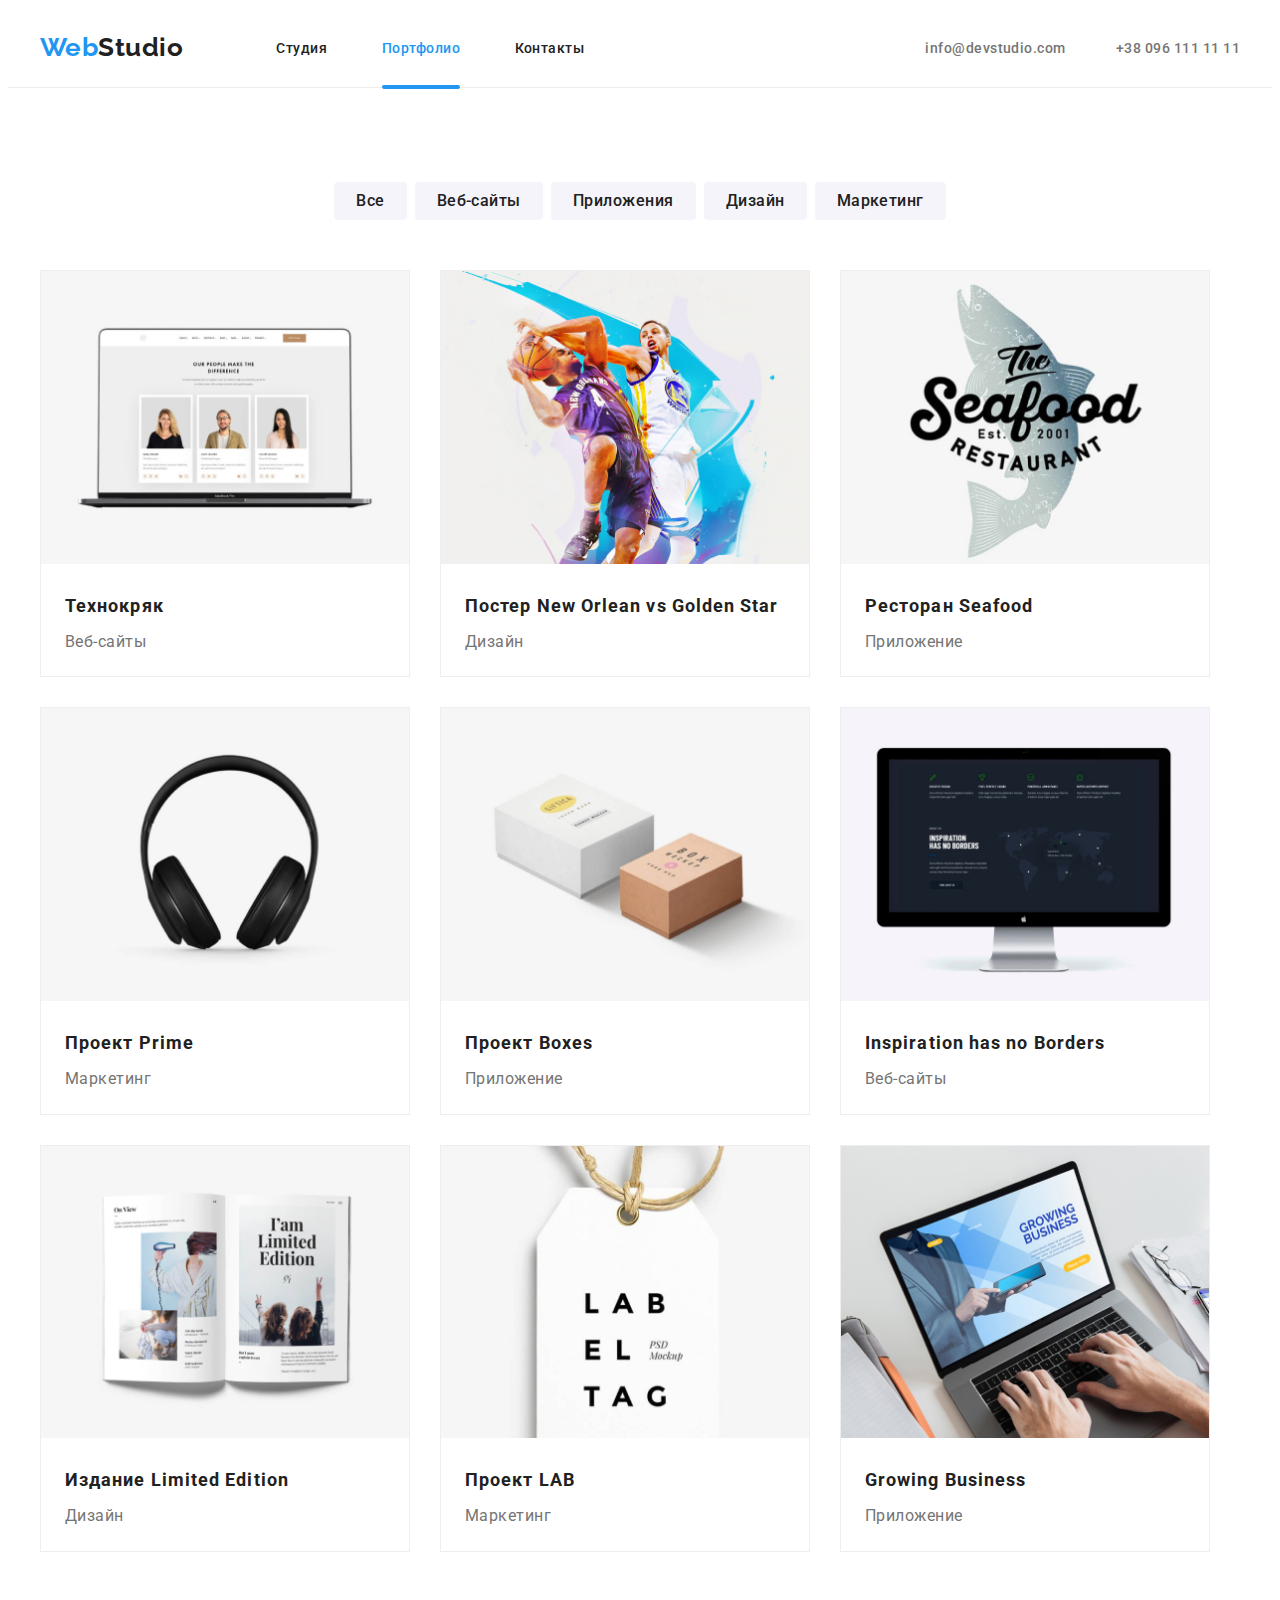
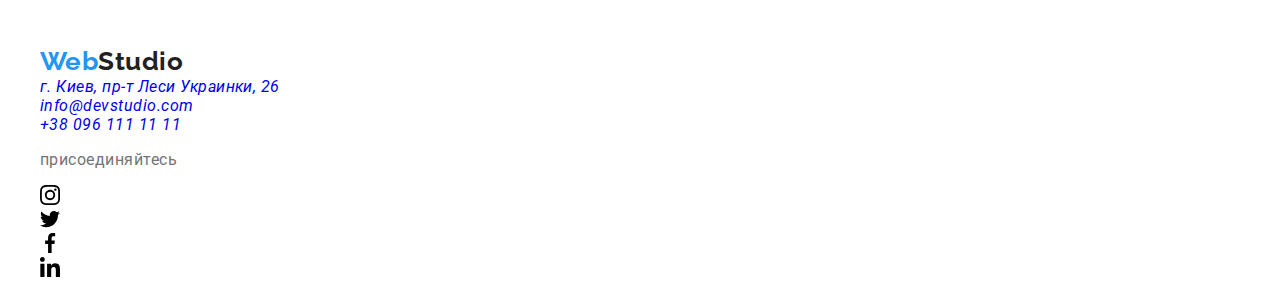
==== portfolio.html @ 6ec65232 "homework1" ====
<!DOCTYPE html>
<html lang="ru">
<head>
    <meta charset="UTF-8">
    <meta http-equiv="X-UA-Compatible" content="IE=edge">
    <meta name="viewport" content="width=device-width, initial-scale=1.0">
    <title>Document</title>
    <link 
    href="https://fonts.googleapis.com/css2?family=Raleway:wght@700&family=Roboto:wght@400;500;700;900&display=swap" rel="stylesheet"
    />
    <link rel="stylesheet" 
    href="https://cdnjs.cloudflare.com/ajax/libs/modern-normalize/1.1.0/modern-normalize.min.css" integrity="sha512-wpPYUAdjBVSE4KJnH1VR1HeZfpl1ub8YT/NKx4PuQ5NmX2tKuGu6U/JRp5y+Y8XG2tV+wKQpNHVUX03MfMFn9Q==" crossorigin="anonymous" referrerpolicy="no-referrer" 
    />
    <link rel="stylesheet" href="./css/styles.css">
</head>
<body>
<!-- Шапка сайта --> 
<header class="header-style ">
    <nav class="nav-style conteiner">
            <a href="./index.html" class="logo"><span class="logo-color">Web</span>Studio</a>
        
            <ul class="site-nav list">
            <li class="item">
                <a href="./index.html" class="nav-link">Студия</a> 
            </li>
            <li class="item">
                <a href="./portfolio.html" class="primery-nav-link" >Портфолио</a>
                <div class="element-portfolio"></div>
            </li>
            <li class="item">
                <a href="" class="nav-link">Контакты</a>
            </li>
            </ul>
            <ul class="auth-nav list">
            <li class="item">
             <a href="mailto:info@devstudio.com" class="contact-link">info@devstudio.com</a>
            </li>
            <li class="item">
             <a href="tel:+380991956428" class="contact-link">+38 096 111 11 11</a>
             </li>
        </ul>
    </nav>
 </header>

 <main>
    <section class="main-project">
    <div class="project-content conteiner">
     <h1>Портфолио</h1>
     <ul class="button-nav list">
         <li class="item"> <button type="button" class="project-button">Все</button></li>
         <li class="item"> <button type="button" class="project-button">Веб-сайты</button></li>
         <li class="item"> <button type="button" class="project-button">Приложения</button></li>
         <li class="item"> <button type="button" class="project-button">Дизайн</button></li>
         <li class="item"> <button type="button" class="project-button">Маркетинг</button></li>
     </ul>
     <div class="project-list">
        <ul class="project list">
         <li class="project-box item"> 
            <a href="">
            <div class="project-cart">
            <img src="./img/project1.jpeg" alt="">
            <p class="project-p">
            Ресурс предлагает комплексные предложения с разным уровнем функционала и сервисов. Все это позволит посетителю получить исчерпывающие сведения о компании или частном лице.
            </p>
            </div>
            <div class="project-box">
            <h3 class="project-text-primery">Технокряк</h3>
            <p class="project-text-assent">Веб-сайты</p></a>
            </div>
         </li>
         <li class="project-box item"> 
            <a href="">
                <div class="project-cart">
                    <img src="./img/project2.jpeg" alt="">
                    <p class="project-p">
                    Ресурс предлагает комплексные предложения с разным уровнем функционала и сервисов. Все это позволит посетителю получить исчерпывающие сведения о компании или частном лице.
                    </p>
                    </div>
            <div class="project-box">
            <h3 class="project-text-primery">Постер New Orlean vs Golden Star</h3>
            <p class="project-text-assent">Дизайн</p></a>
            </div>
        </li>
        <li class="project-box item"> 
            <a href="">
                <div class="project-cart">
                    <img src="./img/project3.jpeg" alt="">
                    <p class="project-p">
                    Ресурс предлагает комплексные предложения с разным уровнем функционала и сервисов. Все это позволит посетителю получить исчерпывающие сведения о компании или частном лице.
                    </p>
                    </div>
            <div class="project-box">
            <h3 class="project-text-primery">Ресторан Seafood</h3>
            <p class="project-text-assent">Приложение</p></a>
            </div>
        </li>
        <li class="project-box item"> 
            <a href="">
                <div class="project-cart">
                    <img src="./img/project4.jpeg" alt="">
                    <p class="project-p">
                    Ресурс предлагает комплексные предложения с разным уровнем функционала и сервисов. Все это позволит посетителю получить исчерпывающие сведения о компании или частном лице.
                    </p>
                    </div>
            <div class="project-box">
             <h3 class="project-text-primery">Проект Prime</h3>
             <p class="project-text-assent"> Маркетинг</p></a>
            </div>
        </li>
        <li class="project-box item"> 
            <a href="">
                <div class="project-cart">
                    <img src="./img/project5.jpeg" alt="">
                    <p class="project-p">
                    Ресурс предлагает комплексные предложения с разным уровнем функционала и сервисов. Все это позволит посетителю получить исчерпывающие сведения о компании или частном лице.
                    </p>
                    </div>
            <div class="project-box">
            <h3 class="project-text-primery">Проект Boxes</h3>
            <p class="project-text-assent">Приложение</p></a>
            </div>
        </li>
        <li class="project-box item"> 
            <a href="">
                <div class="project-cart">
                    <img src="./img/project6.jpeg" alt="">
                    <p class="project-p">
                    Ресурс предлагает комплексные предложения с разным уровнем функционала и сервисов. Все это позволит посетителю получить исчерпывающие сведения о компании или частном лице.
                    </p>
                    </div>
            <div class="project-box">
            <h3 class="project-text-primery">Inspiration has no Borders</h3>
            <p class="project-text-assent">Веб-сайты</p></a>
            </div>
        </li>
        <li class="project-box item"> 
            <a href="">
                <div class="project-cart">
                    <img src="./img/project7.jpeg" alt="">
                    <p class="project-p">
                    Ресурс предлагает комплексные предложения с разным уровнем функционала и сервисов. Все это позволит посетителю получить исчерпывающие сведения о компании или частном лице.
                    </p>
                    </div>
            <div class="project-box">
             <h3 class="project-text-primery">Издание Limited Edition</h3>
             <p class="project-text-assent">Дизайн</p></a>
            </div>
        </li>
        <li class="project-box item"> 
            <a href="">
                <div class="project-cart">
                    <img src="./img/project8.jpeg" alt="">
                    <p class="project-p">
                    Ресурс предлагает комплексные предложения с разным уровнем функционала и сервисов. Все это позволит посетителю получить исчерпывающие сведения о компании или частном лице.
                    </p>
                    </div>
            <div class="project-box"><h3 class="project-text-primery">Проект LAB</h3>
             <p class="project-text-assent">Маркетинг</p></a>
         </div> 
        </li>
        <li class="project-box item"> 
            <a href="">
                <div class="project-cart">
                    <img src="./img/project9.jpeg" alt="">
                    <p class="project-p">
                    Ресурс предлагает комплексные предложения с разным уровнем функционала и сервисов. Все это позволит посетителю получить исчерпывающие сведения о компании или частном лице.
                    </p>
                    </div>
            <div class="project-box">
            <h3 class="project-text-primery">Growing Business</h3>
             <p class="project-text-assent">Приложение</p></a>
            </div>
        </li>
       </ul>
      </div>
    </div>
   </section>
 </main>

<!-- Подвал -->
<footer class="footer-main">
    <div class="footer-style conteiner">
     <div class="footer-gep">
         <a href="./index.html" class="logo"><span class="logo-color">Web</span>Studio</a>
       <address class="address-style">
        <ul class="address-list list">
            <li class="item">
            <a href="https://www.google.com/maps/place/%D0%B1%D1%83%D0%BB.+%D0%9B%D0%B5%D1%81%D0%B8+%D0%A3%D0%BA%D1%80%D0%B0%D0%B8%D0%BD%D0%BA%D0%B8,+26,+%D0%9A%D0%B8%D0%B5%D0%B2,+02000/data=!4m2!3m1!1s0x40d4cf0e033ecbe9:0x57a4dffefec77da0?sa=X&ved=2ahUKEwik_cm1_Jr4AhUux4sKHWJNCagQ8gF6BAgCEAE" class="footer-contact-address">г. Киев, пр-т Леси Украинки, 26</a>
            </li>
            <li class="item">
            <a href="mailto:info@devstudio.com" class="footer-contact">info@devstudio.com</a>
            </li>
            <li class="item">
            <a class="footer-contact" href="tel:+380991956428">+38 096 111 11 11</a>
            </li>
        </ul>
       </address>
     </div>
       <div class="footer-block">
        <p>присоединяйтесь</p>
         <ul class="footer-social list">
         <li>   
           <a class="footer-link" href="">
               <svg class="footer-icon" height="20" width="20">
               <use href="./img/icons.svg#icon-instagram"></use>
               </svg>
           </a>
         </li>
         <li>
             <a class="footer-link" href="">
                 <svg class="footer-icon" height="20" width="20">
                 <use href="./img/icons.svg#icon-twitter"></use>
                 </svg>
             </a>
         </li>
         <li>
             <a class="footer-link" href="">
                 <svg class="footer-icon" height="20" width="20">
                 <use href="./img/icons.svg#icon-facebook"></use>
                 </svg>
             </a>
         </li>
         <li>
             <a class="footer-link" href="">
                 <svg class="footer-icon" height="20" width="20">
                 <use href="./img/icons.svg#icon-linkedin"></use>
                 </svg>
             </a>
         </li>
         </ul>
       </div>
    </div>
  </footer>
</body>
</html>
---- css/styles.css ----
body {
    font-family: Roboto, sans-serif; 
    text-decoration: none;
    color: var(--primery-text-color);
    letter-spacing: 0.03em;
}
:root {
    --primery-text-color:#757575;
    --accent-text-color: #2196F3;
    --title-text-color: #212121;
    --fast-time-animation: 1000ms, ;
}

h2 {
    font-weight: 700;
    font-size: 36px;
    line-height: 1.16;
    text-align: center;
    color: var(--title-text-color);
}
main {
    width: 1600px;
    display: inline;
}


ul {
    list-style: none;
}
a {
    text-decoration: none;
}

.conteiner {
    width: 1200px;
    padding-left: 15px;
    padding-right: 15px;
    margin-left: auto;
    margin-right: auto;
    margin-top: 0;
    padding-top: 0;
    


}
/* header */

.header-style {
    border-bottom: 1px solid #ECECEC;
    padding-top: 24px;
    padding-bottom: 24px;

}
.nav-style {
    display: flex;
    align-items: center;
   
}

.header-style a {
    
    text-decoration: none;
    display: inline-flex;
    align-items: center;
}

/* logo */
.logo {
    font-family: 'Raleway';
    font-weight: 700;
    font-size: 26px;
    line-height: 1.2;
    text-decoration: none;
    color: var(--title-text-color);
    margin-right: 93px;
}
.logo-color {
    color:var(--accent-text-color);
}
.list {
    list-style: none;
    padding: 0%;
    margin: 0;
}
/* site nav */
.site-nav {
    display: block;
    
}
.site-nav .item {
    display: inline-block;

}


.site-nav .item:not(:last-child) {
    margin-right: 50px;
}
.primery-nav-link {
    position: relative;
    font-weight: 500;
    font-size: 14px;
    line-height: 1.14;
    color: var(--accent-text-color);
}

.primery-nav-link::before {
    left: 0;
    right: 0;
    bottom: -32px;
    position: absolute;
    content: '';
    display: block;
    height: 4px;
    width: 100%;
    background-color: var(--accent-text-color);
    border-radius: 2px;
}

.nav-link {
    
    font-weight: 500;
    font-size: 14px;
    line-height: 1.14;
    color: var(--title-text-color);
    transition: color 250ms;
    transition-timing-function: cubic-bezier(0.4, 0, 0.2, 1)
    
}
.nav-link:hover,
.nav-link:focus {
    color: var(--accent-text-color);
}




/* auts nav */
.auth-nav {
    display: inline-flex;
    margin-left: auto;

}

.auth-nav .item + .item {
    margin-left: 50px;
}

.contact-link {
    font-family: 'Roboto';
    font-weight: 500;
    font-size: 14px;
    line-height: 1.14;
    color: var(--primery-text-color);
    transition: color 250ms ;
    transition-timing-function: cubic-bezier(0.4, 0, 0.2, 1)
}
.header-icon {
    margin-right: 10px;
    fill: #757575;
    transition: fill 250ms;
    transition-timing-function: cubic-bezier(0.4, 0, 0.2, 1)
    
    
}

.contact-link:focus,
.contact-link:hover {
    color: var(--accent-text-color);
}
.contact-link:focus .header-icon,
.contact-link:hover .header-icon {
    fill: var(--accent-text-color);
}


/* hero */
.hero-style {
    background: linear-gradient(rgba(47, 48, 58, 0.4), rgba(47, 48, 58, 0.4)), url(../img/hero.jpeg);
    background-color: #2F303A;
    background-repeat: no-repeat;
    background-position: center;
    padding-top: 200px;
    padding-bottom: 200px;

    
} 
.hero-content {
}

.hero-style .button {

    font-family:inherit;
    font-style: normal;
    font-weight: 700;   
    font-size: 16px;
    line-height: 1.8;
    
    display: flex;
    align-items: center;
    text-align: center;
    letter-spacing: 0.06em;
    color: #FFFFFF;
    background-color: var(--accent-text-color);
    box-shadow: 0px 4px 4px rgba(0, 0, 0, 0.15);
    border-radius: 4px;
    border: 0px;
    margin: auto;
    margin-top: 30px;
    
    padding: 10px 32px;

    cursor: pointer;
}

/* Modal */
.is-hidden {
    visibility: hidden;
    opacity: 0;
    
}
.backdrope {
    background-color: rgba(0, 0, 0, 0.2);
    height: 100vh;
    width: 100vw;
    position: fixed;
    top: 0;
    left: 0;
    transition-timing-function: cubic-bezier(0.4, 0, 0.2, 1);
    transition-duration:250ms 
}
.modal {
    
    position: relative;

    top: 50%;
    left: 50%;
    width: 528px;
    height: 581px;
    padding: 40px;
    transform: translate(-50%,-50%);
    background-color: #FFFFFF;
    box-shadow: 0px 1px 3px rgba(0, 0, 0, 0.12), 0px 1px 1px rgba(0, 0, 0, 0.14), 0px 2px 1px rgba(0, 0, 0, 0.2);
    border-radius: 4px;
}

/* modal forma */
.form-style h2 {
    width: 100%;
    text-align: center;
    font-weight: 700;
    font-size: 20px;
    line-height: calc(23/20);
    text-align: center;
    letter-spacing: 0.03em;

    color: #212121;
    margin: 0;
    margin-bottom: 12px;
}

.form-style {

}

.modal-form {
    

}

.form-title {

    font-weight: 400;
    font-size: 12px;
    line-height: calc(14/12);
    letter-spacing: 0.01em;
    color: #757575;
}

.form-input {
    padding-left: 42px;
    margin-top: 4px;
    height: 40px;
    width: 100%;
    border: 1px solid rgba(33, 33, 33, 0.2);
    border-radius: 4px;
    transition: border 250ms;
    transition-timing-function: cubic-bezier(0.4, 0, 0.2, 1);
    outline: transparent;
    
}

.modal-icon {
    /* height: 18px;
    width: 18px; */
    position: absolute;
    fill: #212121;
    position: relative;
    display: flex;
    justify-content: center;
    align-self: center;

    top: -25px;
    left: 15px;

    transition: fill 250ms;
    transition-timing-function: cubic-bezier(0.4, 0, 0.2, 1)
}
.modal-form:hover .form-input,
.modal-form:focus .form-input {
    border: 1px solid var(--accent-text-color);
}
.modal-form:hover .modal-icon,
.modal-form:focus .modal-icon {
    fill: var(--accent-text-color);
}

.form-input:not(:placeholder-shown):required:invalid {
    border: 1px solid red;
}
.form-input:not(:placeholder-shown):required:valid  {
    border: 1px solid chartreuse;
}

.modal-text {
    
    padding: 12px 16px;
    margin-top: 4px;
    width: 100%;
    height: 120px;
    transition:  border 250ms;
    transition-timing-function: cubic-bezier(0.4, 0, 0.2, 1);
    resize: none;
    outline: transparent;
}

.modal-text::placeholder {
    font-weight: 400;
    font-size: 12px;
    line-height: calc(14/12);
    letter-spacing: 0.01em;
    color:rgba(117, 117, 117, 0.5);
}

.label-checkbox {
    display: flex;
    justify-content: center;
    align-items: center;
}
.modal-checkbox {
    opacity: 0;

}
.checkbox-on {
    display: flex;
    justify-content: center;
    align-items: center;

    margin-right: 7px;
    padding-bottom: 3px;
    padding-top: 4px;

    height: 15px;
    width: 16px;
    border-radius: 2px;
    border: 2px solid var(--title-text-color);
    transition: background-color 250ms;
    transition-timing-function: cubic-bezier(0.4, 0, 0.2, 1);
   

}
.modal-checkbox:checked + .checkbox-on {
    display: flex;
    justify-content: center;
    align-items: center;

    background-size: contain;
    background-repeat: no-repeat;
    border: 2px solid var(--accent-text-color);
    background-color: var(--accent-text-color);
    background-image: url(../img/icons/checked.svg);
    height: 15px;
    width: 16px;
}

.saubscription {
    font-style: normal;
    font-weight: 400;
    font-size: 14px;
    line-height: calc(24/14);
    letter-spacing: 0.03em;
    color: #757575;

    
}
.saubscription a {
    text-decoration: underline;
    color: rgba(33, 150, 243, 1);
    font-style: normal;
    font-weight: 400;
    font-size: 14px;
    line-height: calc(24/14);
    letter-spacing: 0.03em;
}

.modal-close-button {
    display: inline-block;
    margin-top: 30px;
    margin-right: 124px;
    margin-left: 124px;

    padding: 10px 55px;

    font-weight: 700;
    font-size: 16px;
    line-height: 30px;
    letter-spacing: 0.06em;

    color: #FFFFFF;
    background: #2196F3;
    box-shadow: 0px 4px 4px rgba(0, 0, 0, 0.15);
    border-radius: 4px;
    border: 0;
    
    cursor: pointer;
    
}
/* close button */

.close-button {
    display: block;
    padding: 0;
    margin: 0;
    display: flex;
    justify-content: center;
    align-items: center;

    position: absolute;
    top: 8px;
    right: 8px;
    width: 30px;
    height: 30px;
    border-radius: 50%;
    background-color: #FFFFFF;
    border: 1px solid rgba(0, 0, 0, 0.1);
    cursor: pointer;
    
   
    
}
.close-button:hover .close {
    fill: var(--accent-text-color);

}
.close {
    display: flex;
    justify-content: center;
    align-items: center;
    transition: fill 250ms;
    transition-timing-function: cubic-bezier(0.4, 0, 0.2, 1);
}

.hero-style h1 {
    text-transform: uppercase;
    font-family: 'Roboto';
    font-style: normal;
    font-weight: 900;
    font-size: 44px;
    line-height: 1.36;
    text-align: center;
    letter-spacing: 0.06em;
    text-transform: uppercase;
    color: #FFFFFF;

    margin:0;
    
}



/* benefits*/
.benefits {
    padding-top: 94px;
    padding-bottom: 94px;
}
.benefits__list {
    display: flex;
    justify-content: center;
}

.benefits__icon {
    width: 270px;
    height: 120px;
    display: flex;
    justify-content: center;
    align-items: center;
    background: #F5F4FA;
    border-radius: 4px;
    margin-bottom: 30px;
    
}

    
.benefits__heading {
    font-weight: 700;
    font-size: 14px;
    line-height: 1.14;
    color: var(--title-text-color);
    text-transform: uppercase;
    margin-top: 0;
    margin-bottom: 10px;
}
.benefits__title {
    margin: 0;
    font-weight: 400;
    font-size: 14px;
    line-height: 1.7;
    color: var(--primery-text-color);
}
.benefits__heading {
   display: none;

}
.benefits__item {

    width: 270px;
}
.benefits__item +.benefits__item {
    margin-left: 30px;
}

/* Чем мы занимаемся */
.business {
    padding-bottom: 94px;
    
}
.business__heading {
    margin: 0%;
    margin-bottom: 50px;
}
.business__list {
    display: inline-flex;
    gap: 30px;
}
.business__list--item {
    position: relative;
}

.business__list--title {
    position: absolute;
    bottom: -10px;
    display: flex;
    justify-content: center;
    align-items: center;
    height: 70px;
    width: 370px;

    font-weight: 700;
    font-size: 14px;
    line-height: calc(16/14);
    text-transform: uppercase;
    letter-spacing: 0.03em;
    
    background-color: rgba(47, 48, 58, 0.8);
    color: #FFFFFF;
    
}

    
/* Comand */

.our-command {
    background-color: #F5F4FA;
    padding-top: 94px;
    padding-bottom: 94px;
}

.benefits__heading {
    margin: 0;
    margin-bottom:50px;
}
.command { 
    display: inline-flex;
    gap: 30px;
}
.command__cart {
    box-shadow: 0px 1px 3px rgba(0, 0, 0, 0.12), 0px 1px 1px rgba(0, 0, 0, 0.14), 0px 2px 1px rgba(0, 0, 0, 0.2);
    border-radius: 0px 0px 4px 4px;
    text-align: center;
    background-color: #fff;

}
.command__info {
    padding:30px 0;
}
.command__name {
    font-weight: 500;
    font-size: 16px;
    line-height: 1.18;
    color: var(--title-text-color);
    margin: 0;
    margin-bottom: 10px;

}

.command__position {
    font-weight: 400;
    font-size: 16px;
    line-height: 1.18;
    color:  var(--primery-text-color);
    margin: 0;
    margin-bottom: 16px;
}

.command__socials {
    display: inline-flex;
    justify-content: center;
    gap: 10px;
}

.command__socials--link {
    display: inline-flex;
    align-items: center;
    justify-content: center;
    width: 44px;
    height: 44px;
    background-color: #fff;
    border-radius: 50%;
    transition: background-color 250ms;
    transition-timing-function: cubic-bezier(0.4, 0, 0.2, 1);
}

.command__socials--icon {
    fill: #AFB1B8;
    transition: fill 250ms;
    transition-timing-function: cubic-bezier(0.4, 0, 0.2, 1);
}
.command__socials--link:hover .command__socials--icon,
.command__socials--link:focus .command__socials--icon {
    fill: #ffffff;
  
}
.command__socials--link:hover,
.command__socials--link:focus {
    background: var(--accent-text-color);
}
   
/* client logo */
.clients {
    padding-top: 94px;
    padding-bottom: 94px;

}
.clients-style h2 {
    margin: 0;
    margin-bottom: 50px;
}
.client-content {
    display: inline-flex;
    gap: 30px;
}

.client-link {
    
    display: flex;
    justify-content: center;
    align-self: center;
    width: 170px;
    height: 92px;
    border: 1px solid #AFB1B8;
    border-radius: 4px;
    transition: border 250ms;
    transition-timing-function: cubic-bezier(0.4, 0, 0.2, 1);
}
.client-icon {
    display: inline-flex;
    justify-content: center;
    align-self: center;
    fill: #AFB1B8;
    transition: fill 250ms;
    transition-timing-function: cubic-bezier(0.4, 0, 0.2, 1);
    

}
.client-link:hover .client-icon,
.client-link:focus .client-icon {
    fill: var(--accent-text-color);
}
.client-link:focus,
.client-link:hover {
    border: 1px solid var(--accent-text-color);
}

/* footer */

.footer {
    background-color: #2F303A;
    padding-top: 60px;
    padding-bottom: 60px;
}

.footer__style {
    display: flex;
    align-items: baseline; 
}


.footer__logo {
    margin-bottom: 20px;
    
    
    font-style: normal;
    font-family: 'Raleway';
    font-weight: 700;
    font-size: 26px;
    line-height: 1.2;
    color: #ffffff;
    
}

.address {
    display: flex;
    flex-direction: column;
    margin-right: 70px;

}

.address__contact {
    font-style: normal;
    font-weight: 400;
    font-size: 14px;
    line-height: 1.7;
    letter-spacing: 0.03em;
    color: rgba(255, 255, 255, 0.6);
    text-decoration: none;
    transform: color 250ms;
    transition-timing-function: cubic-bezier(0.4, 0, 0.2, 1);
    
}
.address__location {
    font-style: normal;
    font-weight: 400;
    font-size: 14px;
    line-height: 1.7;
    letter-spacing: 0.03em;
    color: #FFFFFF;
    text-decoration: none;
    transition: color 250ms;
    transition-timing-function: cubic-bezier(0.4, 0, 0.2, 1);
}


.address__contact:hover,
.address__contact:focus {
    text-decoration: none;
    font-style: normal;
    font-weight: 400;
    font-size: 14px;
    line-height: 1.7;
    letter-spacing: 0.03em;
    color: #FFFFFF;
}


.address__item:not(:last-child) {
    margin-bottom: 9px;
}



/* footer social links */

.footer__social--title {
    text-decoration: none;
    font-weight: 700;
    font-size: 14px;
    line-height: 1.14;
    margin: 0%;
    margin-bottom: 20px;
    text-transform: uppercase;
    color: #FFFFFF;

}
.footer__social--list{
    display: inline-flex;
    gap: 10px;
}

.footer__social--link {
    display: flex;
    justify-content: center;
    align-items: center;
    height: 44px;
    width: 44px;
    background-color: rgba(255, 255, 255, 0.1);
    border-radius: 50%;
    transition:  background-color 250ms;
    transition-timing-function: cubic-bezier(0.4, 0, 0.2, 1);


}
.footer__social--icon {
     fill: #FFFFFF;
     transition: fill 250ms;
}
.footer__social--link:hover,
.footer__social--link:focus {
    background-color: var(--accent-text-color);
}

/* Footer form */
.subscription {
    margin-left: 93px;
    display: flex;
    flex-direction: column;

    
}


.subscription-heading {
    text-transform:uppercase;
    margin: 0;
    margin-bottom: 20px;

    font-weight: 700;
    font-size: 14px;
    line-height: calc(16/14);
    letter-spacing: 0.03em;
    text-transform: uppercase;
    color: #FFFFFF;
}

.subscription__section {
    display: inline-flex;
}

.subscription__lable:hover .footer-email,
.subscription__lable:focus .footer-email {
    border:1px solid var(--accent-text-color);
    outline: 0;
    border-color: 0;
}

.subscription__email {
    width: 358px;
    height: 50px;
    padding-top: 15px;
    padding-bottom: 15px;
    padding-left: 16px;
    margin-right: 12px;
    background-color: #2F303A;
    border: 1px solid rgba(255, 255, 255, 0.3);
    filter: drop-shadow(0px 4px 4px rgba(0, 0, 0, 0.15));
    border-radius: 4px;
    color: #FFFFFF;
    font-weight: 400;
    font-size: 16px;
    line-height: calc(20/16);

    align-items: center;
    letter-spacing: 0.03em;
    transition: border 250ms;
    transition-timing-function: cubic-bezier(0.4, 0, 0.2, 1);
}

.subscription__email:not(:placeholder-shown):required:valid {
    border-color: chartreuse;
}
.subscription__email:not(:placeholder-shown):required:invalid {
    border-color: #f44336;
}

.subscription__button {
    padding: 10px 29px;
    display: flex;
    justify-content: center;
    align-items: center;

    font-weight: 700;
    font-size: 16px;
    line-height: 30px;
    align-items: center;
    text-align: center;
    letter-spacing: 0.06em;

    color: #FFFFFF;

    background: #2196F3;
    box-shadow: 0px 4px 4px rgba(0, 0, 0, 0.15);
    border-radius: 4px;
    border: 0;
    cursor: pointer;
}
.subscription__icon {
    height: 24px;
    width: 24px;
    margin-left: 10px;
    fill: #F5F4FA;
}
/* project button */

.button-nav {
    display: flex;
    justify-content: center;
    margin-bottom: 50px;
    
}
.project-button {
    
    font-family:inherit;
    font-weight: 500;
    font-size: 16px;
    line-height: 1.6;
    text-align: center;
    letter-spacing: 0.03em;
    color: var(--title-text-color);
    background-color: #F5F4FA;
    border: 0;
    border-radius: 4px;
    padding: 6px 22px;
    height: 38px;
    transition:  background-color 250ms;
    transition-timing-function: cubic-bezier(0.4, 0, 0.2, 1);

}
.button-nav .item:not(:last-child) {
    margin-right: 8px;
}

/* Project */
.main-project {
    padding-top: 94px;
    padding-bottom: 94px;

}
.main-project h1 {
    display: none;
}

.project {
    display: flex;
    flex-wrap: wrap;
    
}

.project .item:nth-child(3n) {
    margin-right: 0;
}
.project .item:nth-last-child(-n+3) {
    margin-bottom: 0;
}
.project .item {
    width: 370px;
    margin-right: 30px;
    margin-bottom: 30px;
    padding: 0%;
    box-sizing: border-box;
    border: 1px solid #EEEEEE;
    transition: color 250ms;
    transition-timing-function: cubic-bezier(0.4, 0, 0.2, 1);
}

.project .item:hover {
    box-shadow: 0px 1px 1px rgba(0, 0, 0, 0.12), 0px 4px 4px rgba(0, 0, 0, 0.06), 1px 4px 6px rgba(0, 0, 0, 0.16);
}

.project-button:hover {
    font-family:inherit;
    font-weight: 500;
    font-size: 16px;
    line-height: 1.6;
    text-align: center;
    letter-spacing: 0.03em;
    color: var(--title-text-color);
    background-color: #F5F4FA;
    border: 0;
    border-radius: 4px;
    padding: 6px 22px;
    height: 38px;
    color: #FFFFFF;
    background-color: var(--accent-text-color);
    border: 0;
    border-radius: 4px;
    cursor: pointer;
}
.project-button:focus {
    font-family: inherit;
    font-style: normal;
    font-weight: 500;
    font-size: 16px;
    line-height: 1.6;
    text-align: center;
    letter-spacing: 0.03em;
    color: #FFFFFF;
    background-color: var(--accent-text-color);
    border: 0;
    border-radius: 4px;
    width: 128px;
    height: 38px;
    left: 576px;
    top: 174px;
    border: 0;
}
.project-box {
    
    padding: 20px 24px;

}
.project-box img {
    max-width: 100%;
}
.project-text-primery {
    font-style: normal;
    font-weight: 700;
    font-size: 18px;
    line-height: 2;
    color: var(--title-text-color);
    letter-spacing: 0.06em;
    margin: 0 0 4px 0;

}
.project-text-assent {
    font-weight: 400;
    font-size: 16px;
    line-height: 1.8;
    color: #757575;
    text-decoration: none;letter-spacing: 0.03em;
    margin: 0;
    
}

.project-cart {
    position: relative;
    overflow: hidden;
    
}

.project-p {
   
    display: block;
    position: absolute;
    bottom: 0;
    
    margin: 0;
    width: 100%;
    height: 100%;
    transform: translatey(101%);
    transition: transform 250ms ease;
    transition-timing-function: cubic-bezier(0.4, 0, 0.2, 1);

    font-weight: 400;
    font-size: 18px;
    line-height: calc(28/18);
    letter-spacing: 0.03em;
    padding: 63px 24px;
    background-color: rgba(33, 150, 243, 0.9);
    color: #FFFFFF;

}
.project-box:hover .project-p {
    transform: translatey(0%);
    transition-timing-function: cubic-bezier(0.4, 0, 0.2, 1);
}




.site-nav .link {
    text-transform: capitalize;
  }

  pre {
    font-family: 'Arial', 'Helvetica', sans-serif;
    color: #2a2a2a;
    font-size: 16px;
  }
  
  pre::first-letter {
    font-family: 'Tahoma', serif;
    font-size: 32px;
    color: #f44336;
  }
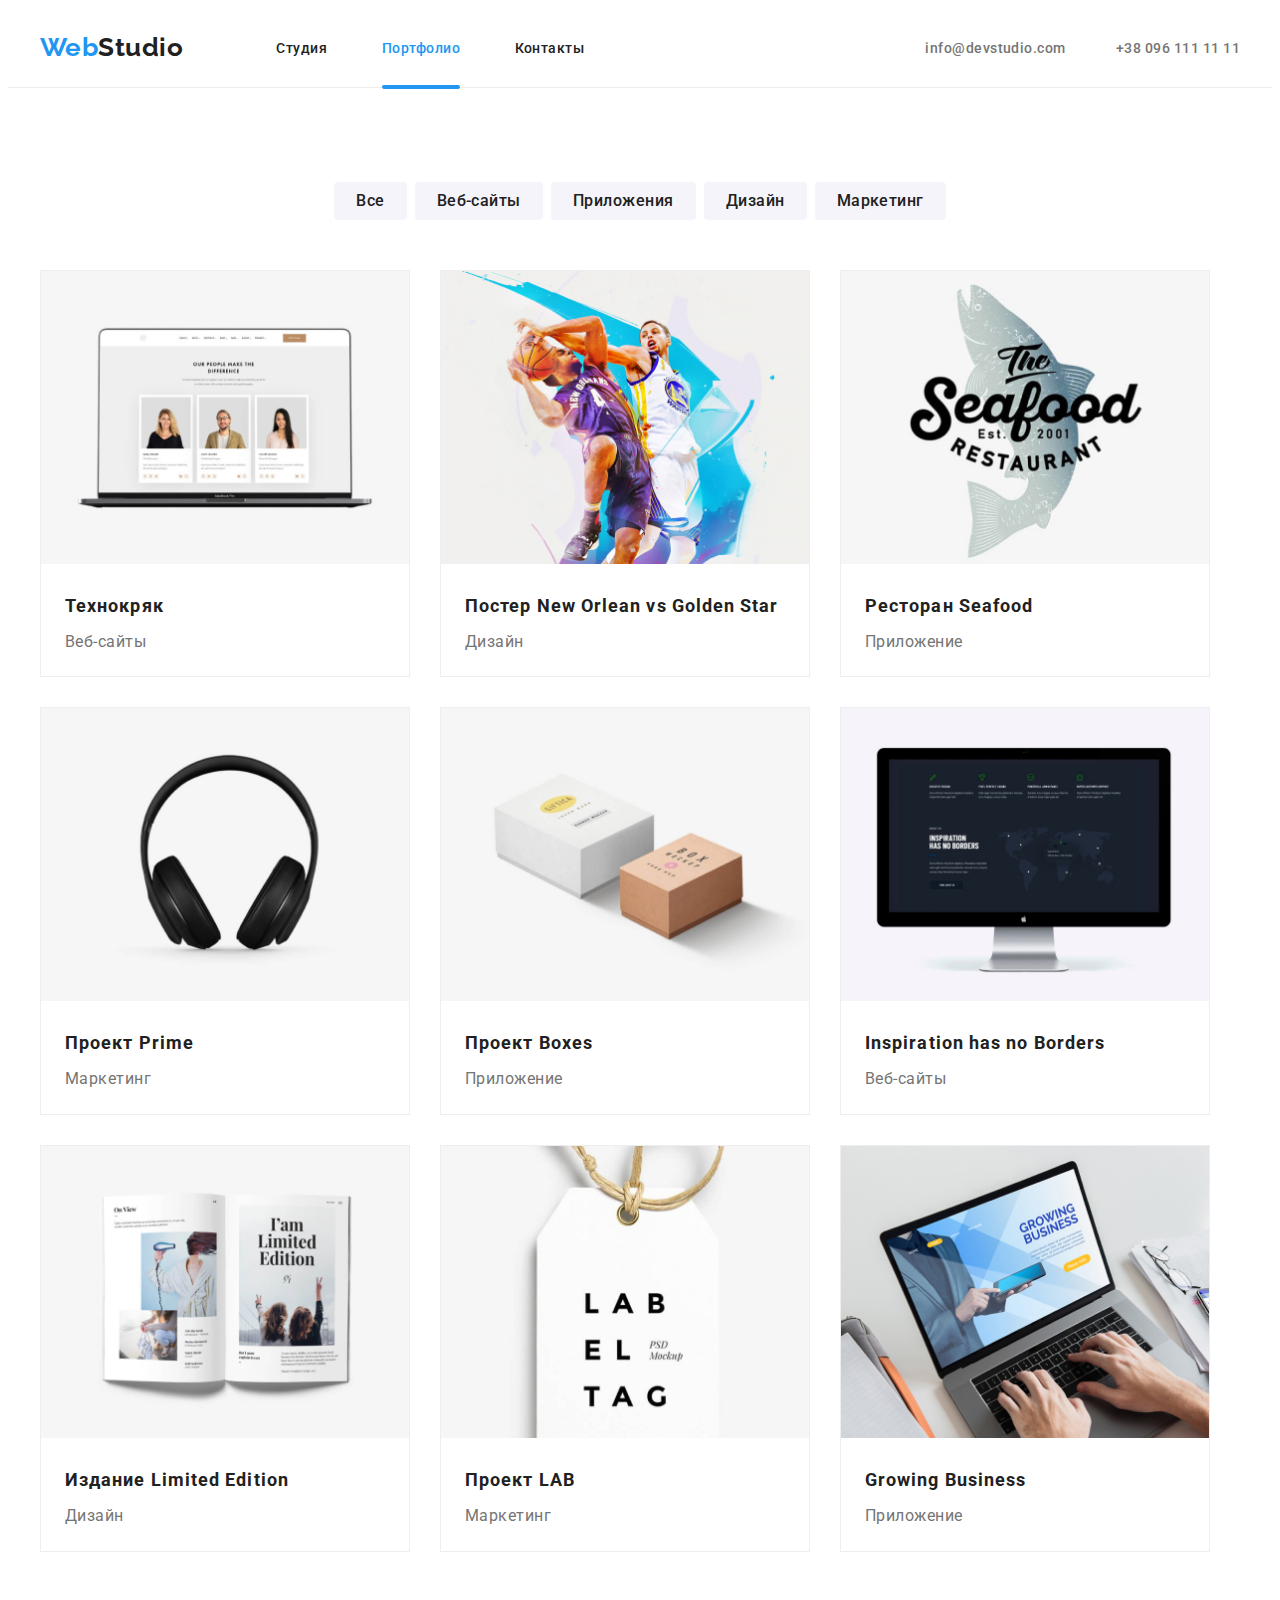
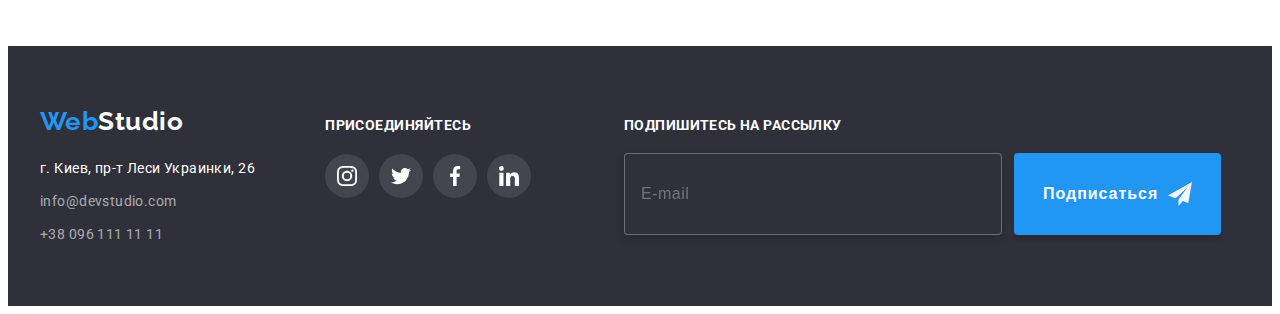
==== commit c2974bea: "homework4" ====
--- a/portfolio.html
+++ b/portfolio.html
@@ -178,56 +178,69 @@
  </main>
 
 <!-- Подвал -->
-<footer class="footer-main">
-    <div class="footer-style conteiner">
-     <div class="footer-gep">
-         <a href="./index.html" class="logo"><span class="logo-color">Web</span>Studio</a>
-       <address class="address-style">
-        <ul class="address-list list">
-            <li class="item">
-            <a href="https://www.google.com/maps/place/%D0%B1%D1%83%D0%BB.+%D0%9B%D0%B5%D1%81%D0%B8+%D0%A3%D0%BA%D1%80%D0%B0%D0%B8%D0%BD%D0%BA%D0%B8,+26,+%D0%9A%D0%B8%D0%B5%D0%B2,+02000/data=!4m2!3m1!1s0x40d4cf0e033ecbe9:0x57a4dffefec77da0?sa=X&ved=2ahUKEwik_cm1_Jr4AhUux4sKHWJNCagQ8gF6BAgCEAE" class="footer-contact-address">г. Киев, пр-т Леси Украинки, 26</a>
-            </li>
-            <li class="item">
-            <a href="mailto:info@devstudio.com" class="footer-contact">info@devstudio.com</a>
-            </li>
-            <li class="item">
-            <a class="footer-contact" href="tel:+380991956428">+38 096 111 11 11</a>
+<footer class="footer">
+    <div class="footer__style conteiner">
+         <address class="address">
+            <a href="./index.html" class="footer__logo"><span class="logo-color">Web</span>Studio</a>
+             <ul class="address__list list">
+                <li class="address__item">
+            <a href="https://www.google.com/maps/place/%D0%B1%D1%83%D0%BB.+%D0%9B%D0%B5%D1%81%D0%B8+%D0%A3%D0%BA%D1%80%D0%B0%D0%B8%D0%BD%D0%BA%D0%B8,+26,+%D0%9A%D0%B8%D0%B5%D0%B2,+02000/data=!4m2!3m1!1s0x40d4cf0e033ecbe9:0x57a4dffefec77da0?sa=X&ved=2ahUKEwik_cm1_Jr4AhUux4sKHWJNCagQ8gF6BAgCEAE" class="address__location">г. Киев, пр-т Леси Украинки, 26</a>
+            </li>
+            <li class="address__item">
+            <a href="mailto:info@devstudio.com" class="address__contact">info@devstudio.com</a>
+            </li>
+            <li class="address__item">
+            <a class="address__contact" href="tel:+380991956428">+38 096 111 11 11</a>
             </li>
         </ul>
        </address>
-     </div>
-       <div class="footer-block">
-        <p>присоединяйтесь</p>
-         <ul class="footer-social list">
+       <div class="footer__social">
+        <p class="footer__social--title">присоединяйтесь</p>
+         <ul class="footer__social--list list">
          <li>   
-           <a class="footer-link" href="">
-               <svg class="footer-icon" height="20" width="20">
+           <a class="footer__social--link" href="">
+               <svg class="footer__social--icon" height="20" width="20">
                <use href="./img/icons.svg#icon-instagram"></use>
                </svg>
            </a>
          </li>
          <li>
-             <a class="footer-link" href="">
-                 <svg class="footer-icon" height="20" width="20">
+             <a class="footer__social--link" href="">
+                 <svg class="footer__social--icon" height="20" width="20">
                  <use href="./img/icons.svg#icon-twitter"></use>
                  </svg>
              </a>
          </li>
          <li>
-             <a class="footer-link" href="">
-                 <svg class="footer-icon" height="20" width="20">
+             <a class="footer__social--link" href="">
+                 <svg class="footer__social--icon" height="20" width="20">
                  <use href="./img/icons.svg#icon-facebook"></use>
                  </svg>
              </a>
          </li>
          <li>
-             <a class="footer-link" href="">
-                 <svg class="footer-icon" height="20" width="20">
+             <a class="footer__social--link" href="">
+                 <svg class="footer__social--icon" height="20" width="20">
                  <use href="./img/icons.svg#icon-linkedin"></use>
                  </svg>
              </a>
          </li>
          </ul>
+         </div>
+        <div class="subscription">
+          <h3 class="subscription__heading">Подпишитесь на рассылку</h3>
+           <div class="subscription__section">
+            <form class="subscription__form">
+              <label class="subscription__lable">
+                <input class="subscription__email" name="foot-email" type="email" placeholder="E-mail"  minlength="3" required>
+              </label>
+            </form>
+           <button class="subscription__button list" type="button">Подписаться
+            <svg class="subscription__icon"hieght="24" width="24">
+            <use href="./img/icons/icons.svg#icon-telegram"></use>
+            </svg>
+           </button>
+          </div> 
        </div>
     </div>
   </footer>
--- a/css/styles.css
+++ b/css/styles.css
@@ -818,7 +818,7 @@
 }
 
 
-.subscription-heading {
+.subscription__heading {
     text-transform:uppercase;
     margin: 0;
     margin-bottom: 20px;
@@ -835,14 +835,15 @@
     display: inline-flex;
 }
 
-.subscription__lable:hover .footer-email,
-.subscription__lable:focus .footer-email {
+.subscription__lable:hover .subscription__email,
+.subscription__lable:focus .subscription__email {
     border:1px solid var(--accent-text-color);
     outline: 0;
     border-color: 0;
 }
 
 .subscription__email {
+
     width: 358px;
     height: 50px;
     padding-top: 15px;
@@ -857,11 +858,11 @@
     font-weight: 400;
     font-size: 16px;
     line-height: calc(20/16);
-
     align-items: center;
     letter-spacing: 0.03em;
     transition: border 250ms;
     transition-timing-function: cubic-bezier(0.4, 0, 0.2, 1);
+    outline: transparent;
 }
 
 .subscription__email:not(:placeholder-shown):required:valid {
